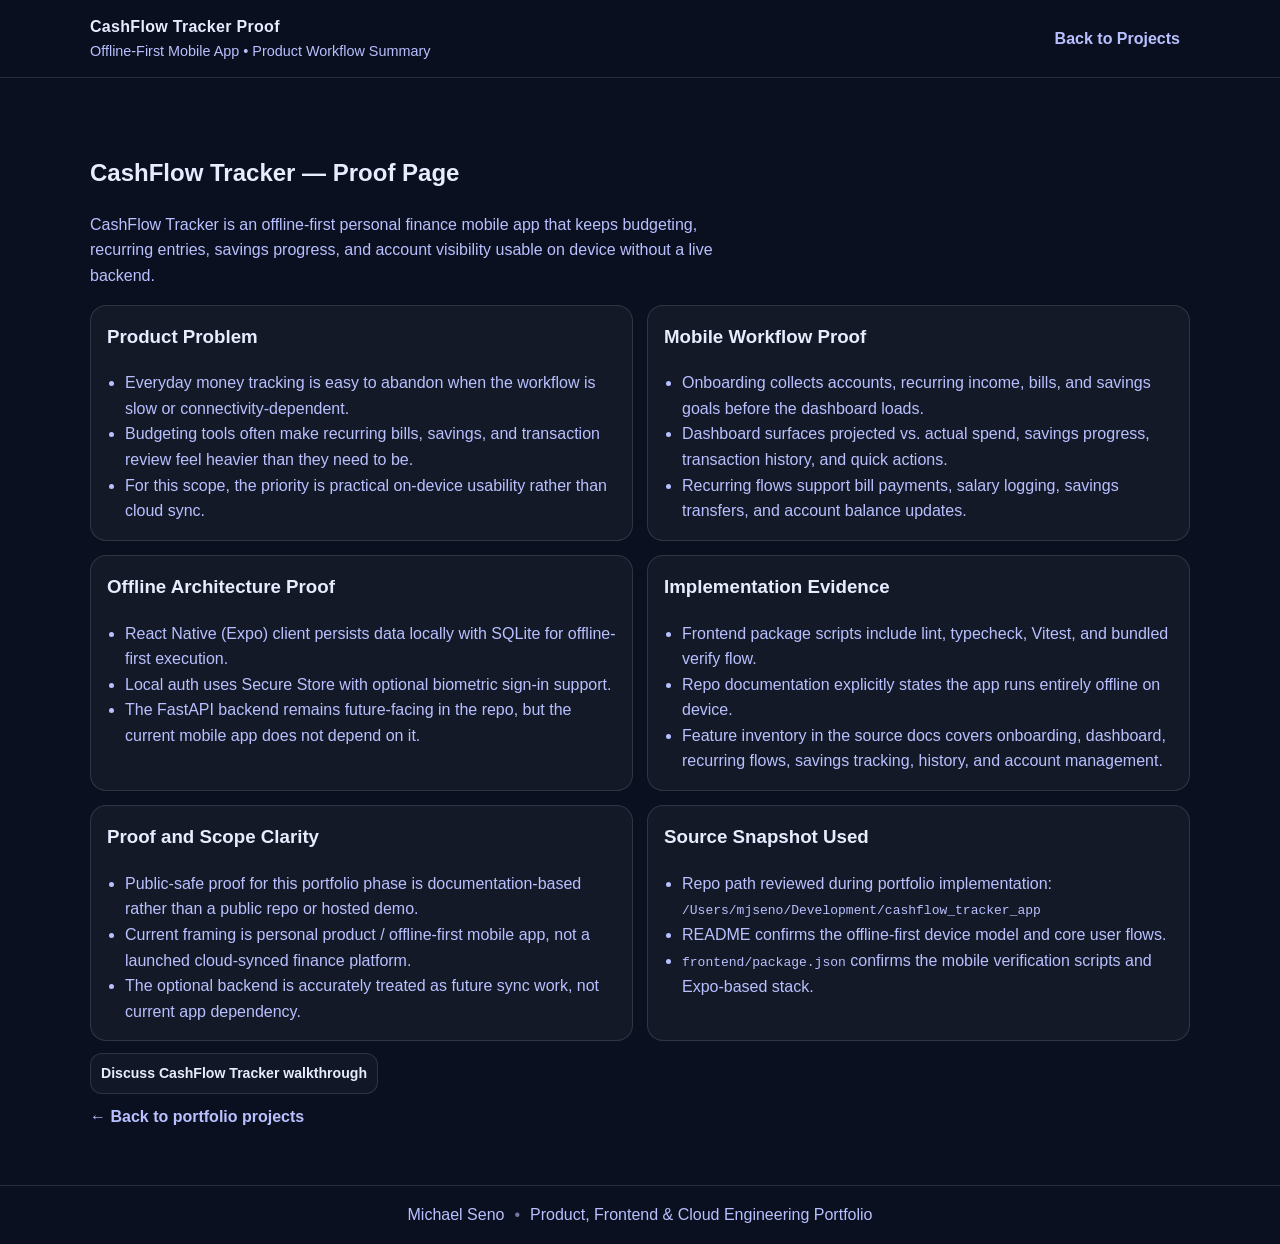
==== case-studies/cashflow-tracker.html @ f09c9f2f "Add project proof pages for QA blockers" ====
<!DOCTYPE html>
<html lang="en">
<head>
  <meta charset="UTF-8" />
  <meta name="viewport" content="width=device-width, initial-scale=1.0" />
  <meta name="description" content="CashFlow Tracker proof page: offline-first mobile budgeting workflow and on-device architecture summary." />
  <title>CashFlow Tracker Proof Page — Offline-First Mobile App</title>
  <link rel="stylesheet" href="../style.css" />
</head>
<body>
  <header class="topbar">
    <div class="container topbar__inner">
      <div class="brand">
        <div class="brand__name">CashFlow Tracker Proof</div>
        <div class="brand__tagline">Offline-First Mobile App • Product Workflow Summary</div>
      </div>
      <nav class="nav nav--open" style="position:static;display:flex;background:transparent;border:0;padding:0;width:auto;">
        <a href="../index.html#projects">Back to Projects</a>
      </nav>
    </div>
  </header>

  <section class="section">
    <div class="container">
      <h1>CashFlow Tracker — Proof Page</h1>
      <p class="lead">
        CashFlow Tracker is an offline-first personal finance mobile app that keeps budgeting,
        recurring entries, savings progress, and account visibility usable on device without a live backend.
      </p>

      <div class="case-grid">
        <article class="case-section">
          <h3>Product Problem</h3>
          <ul class="case-list">
            <li>Everyday money tracking is easy to abandon when the workflow is slow or connectivity-dependent.</li>
            <li>Budgeting tools often make recurring bills, savings, and transaction review feel heavier than they need to be.</li>
            <li>For this scope, the priority is practical on-device usability rather than cloud sync.</li>
          </ul>
        </article>

        <article class="case-section">
          <h3>Mobile Workflow Proof</h3>
          <ul class="case-list">
            <li>Onboarding collects accounts, recurring income, bills, and savings goals before the dashboard loads.</li>
            <li>Dashboard surfaces projected vs. actual spend, savings progress, transaction history, and quick actions.</li>
            <li>Recurring flows support bill payments, salary logging, savings transfers, and account balance updates.</li>
          </ul>
        </article>

        <article class="case-section">
          <h3>Offline Architecture Proof</h3>
          <ul class="case-list">
            <li>React Native (Expo) client persists data locally with SQLite for offline-first execution.</li>
            <li>Local auth uses Secure Store with optional biometric sign-in support.</li>
            <li>The FastAPI backend remains future-facing in the repo, but the current mobile app does not depend on it.</li>
          </ul>
        </article>

        <article class="case-section">
          <h3>Implementation Evidence</h3>
          <ul class="case-list">
            <li>Frontend package scripts include lint, typecheck, Vitest, and bundled verify flow.</li>
            <li>Repo documentation explicitly states the app runs entirely offline on device.</li>
            <li>Feature inventory in the source docs covers onboarding, dashboard, recurring flows, savings tracking, history, and account management.</li>
          </ul>
        </article>

        <article class="case-section">
          <h3>Proof and Scope Clarity</h3>
          <ul class="case-list">
            <li>Public-safe proof for this portfolio phase is documentation-based rather than a public repo or hosted demo.</li>
            <li>Current framing is personal product / offline-first mobile app, not a launched cloud-synced finance platform.</li>
            <li>The optional backend is accurately treated as future sync work, not current app dependency.</li>
          </ul>
        </article>

        <article class="case-section">
          <h3>Source Snapshot Used</h3>
          <ul class="case-list">
            <li>Repo path reviewed during portfolio implementation: <code>/Users/mjseno/Development/cashflow_tracker_app</code></li>
            <li>README confirms the offline-first device model and core user flows.</li>
            <li><code>frontend/package.json</code> confirms the mobile verification scripts and Expo-based stack.</li>
          </ul>
        </article>
      </div>

      <div class="evidence-row">
        <a class="link" href="../index.html#contact">Discuss CashFlow Tracker walkthrough</a>
      </div>

      <a class="back-link" href="../index.html#projects">← Back to portfolio projects</a>
    </div>
  </section>

  <footer class="footer">
    <div class="container footer__inner">
      <span>Michael Seno</span>
      <span class="footer__sep">•</span>
      <span>Product, Frontend & Cloud Engineering Portfolio</span>
    </div>
  </footer>
</body>
</html>
---- style.css ----
:root {
  --bg: #0b1020;
  --surface: #111935;
  --surface-2: #0f1730;
  --text: #e8ecff;
  --muted: #b8c0ff;
  --line: rgba(255,255,255,0.12);
  --accent: #7aa2ff;
  --accent-2: #70e1c8;
  --ok: #8ee3c4;
}

* { box-sizing: border-box; }

html, body {
  margin: 0;
  padding: 0;
  background: var(--bg);
  color: var(--text);
  font-family: -apple-system, BlinkMacSystemFont, "Segoe UI", Roboto, Arial, sans-serif;
  line-height: 1.6;
}

html {
  scroll-behavior: smooth;
}

a { color: inherit; }

.container {
  width: min(1100px, calc(100% - 40px));
  margin: 0 auto;
}

.section h2 {
  letter-spacing: 0.2px;
}

.topbar {
  position: sticky;
  top: 0;
  z-index: 10;
  background: rgba(11, 16, 32, 0.85);
  backdrop-filter: blur(10px);
  border-bottom: 1px solid var(--line);
}

.topbar__inner {
  display: flex;
  align-items: center;
  justify-content: space-between;
  gap: 16px;
  padding: 14px 0;
}

.brand__name {
  font-weight: 800;
  letter-spacing: 0.3px;
}

.brand__tagline {
  font-size: 0.9rem;
  color: var(--muted);
}

.nav {
  display: flex;
  gap: 16px;
  align-items: center;
}

.nav a {
  text-decoration: none;
  color: var(--muted);
  font-weight: 600;
  padding: 8px 10px;
  border-radius: 10px;
}

.nav a:hover {
  background: rgba(255,255,255,0.06);
  color: var(--text);
}

.nav a.is-active {
  background: rgba(122,162,255,0.15);
  color: var(--text);
  border: 1px solid rgba(122,162,255,0.22);
}

.nav a:focus-visible,
.btn:focus-visible,
.link:focus-visible,
.contact__value:focus-visible,
.nav-toggle:focus-visible {
  outline: 2px solid var(--accent-2);
  outline-offset: 2px;
}

.nav-toggle {
  display: none;
  border: 1px solid var(--line);
  background: rgba(255,255,255,0.04);
  color: var(--text);
  padding: 8px 12px;
  border-radius: 10px;
  cursor: pointer;
}

.hero {
  padding: 56px 0 28px;
  border-bottom: 1px solid var(--line);
}

.hero__inner {
  display: grid;
  grid-template-columns: 1.2fr 0.8fr;
  gap: 22px;
  align-items: start;
}

.hero h1 {
  margin: 0 0 10px;
  font-size: clamp(1.9rem, 2.8vw, 3rem);
  line-height: 1.15;
}

.hero__eyebrow {
  margin-bottom: 10px;
  color: var(--accent-2);
  font-size: 0.88rem;
  font-weight: 800;
  letter-spacing: 0.08em;
  text-transform: uppercase;
}

.hero p {
  margin: 0 0 18px;
  color: var(--muted);
  font-size: 1.05rem;
  max-width: 70ch;
}

.hero__cta {
  display: flex;
  gap: 12px;
  flex-wrap: wrap;
  margin-bottom: 16px;
}

.btn {
  display: inline-block;
  text-decoration: none;
  font-weight: 700;
  padding: 10px 14px;
  border-radius: 12px;
  border: 1px solid var(--line);
  transition: transform 0.15s ease, box-shadow 0.15s ease, background 0.15s ease;
}

.btn:hover {
  transform: translateY(-1px);
}

.btn--primary {
  background: linear-gradient(90deg, rgba(122,162,255,0.9), rgba(112,225,200,0.8));
  color: #081028;
  border: 0;
  box-shadow: 0 8px 20px rgba(122,162,255,0.2);
}

.btn--ghost {
  background: rgba(255,255,255,0.04);
  color: var(--text);
}

.hero__badges {
  display: flex;
  flex-wrap: wrap;
  gap: 10px;
}

.badge {
  font-size: 0.85rem;
  color: var(--muted);
  border: 1px solid var(--line);
  background: rgba(255,255,255,0.04);
  padding: 6px 10px;
  border-radius: 999px;
}

.panel {
  background: linear-gradient(180deg, rgba(17,25,53,0.9), rgba(15,23,48,0.9));
  border: 1px solid var(--line);
  border-radius: 18px;
  padding: 16px;
  box-shadow: 0 12px 30px rgba(0,0,0,0.15);
}

.panel__title {
  font-weight: 800;
  margin-bottom: 10px;
}

.panel__item {
  padding: 10px 0;
  border-top: 1px solid rgba(255,255,255,0.08);
}

.panel__item:first-of-type {
  border-top: 0;
}

.panel__itemTitle {
  font-weight: 800;
}

.panel__itemMeta {
  color: var(--accent-2);
  font-size: 0.78rem;
  font-weight: 800;
  letter-spacing: 0.05em;
  margin-bottom: 4px;
  text-transform: uppercase;
}

.panel__itemDesc {
  color: var(--muted);
  font-size: 0.95rem;
}

.section {
  padding: 56px 0;
}

.section--alt {
  background: rgba(255,255,255,0.03);
  border-top: 1px solid var(--line);
  border-bottom: 1px solid var(--line);
}

.section__header {
  margin-bottom: 14px;
}

h2 {
  margin: 0 0 10px;
  font-size: 1.55rem;
}

.lead {
  color: var(--muted);
  margin-top: 0;
  max-width: 70ch;
}

.grid {
  display: grid;
  grid-template-columns: repeat(3, 1fr);
  gap: 14px;
  margin-top: 16px;
}

.card {
  background: rgba(255,255,255,0.04);
  border: 1px solid var(--line);
  border-radius: 16px;
  padding: 16px;
  box-shadow: 0 8px 22px rgba(0,0,0,0.08);
}

.card h3 { margin-top: 0; }

.card ul {
  margin: 10px 0 0;
  padding-left: 18px;
  color: var(--muted);
}

.projects {
  display: grid;
  grid-template-columns: repeat(3, minmax(0, 1fr));
  gap: 18px;
  margin-top: 16px;
}

.project {
  display: flex;
  flex-direction: column;
  height: 100%;
  background: linear-gradient(180deg, rgba(17,25,53,0.9), rgba(15,23,48,0.92));
  border: 1px solid var(--line);
  border-radius: 20px;
  padding: 22px;
  box-shadow: 0 12px 28px rgba(0,0,0,0.14);
  transition: transform 0.15s ease, border-color 0.15s ease, box-shadow 0.15s ease;
}

.project:hover {
  transform: translateY(-3px);
  border-color: rgba(122,162,255,0.35);
  box-shadow: 0 18px 36px rgba(0,0,0,0.22);
}

.project__header {
  display: flex;
  flex-direction: column;
  gap: 10px;
}

.project__header h3 {
  margin: 0;
  font-size: 1.35rem;
}

.project__labels {
  display: flex;
  flex-wrap: wrap;
  gap: 10px;
}

.project__summary {
  color: var(--muted);
  margin: 14px 0 0;
  font-size: 0.98rem;
}

.pill {
  font-size: 0.85rem;
  color: #09122b;
  background: linear-gradient(90deg, rgba(122,162,255,0.9), rgba(112,225,200,0.8));
  padding: 6px 10px;
  border-radius: 999px;
  font-weight: 800;
}

.project__category {
  font-size: 0.82rem;
  color: var(--muted);
  border: 1px solid rgba(255,255,255,0.12);
  background: rgba(255,255,255,0.04);
  padding: 6px 10px;
  border-radius: 999px;
  font-weight: 700;
}

.project__cols {
  display: grid;
  grid-template-columns: 1fr 1fr;
  gap: 14px;
  margin-top: 18px;
  border-top: 1px solid rgba(255,255,255,0.08);
  padding-top: 16px;
}

.project__cols h4,
.project__highlights h4 {
  margin: 0 0 8px;
  font-size: 0.95rem;
}

.project__cols p {
  margin: 0;
  color: var(--muted);
}

.project__highlights {
  margin-top: 18px;
  padding-top: 16px;
  border-top: 1px solid rgba(122,162,255,0.18);
}

.project__highlights ul {
  margin: 0;
  padding-left: 18px;
  color: var(--muted);
}

.project__statusNote {
  margin-top: 18px;
  padding: 12px 14px;
  border: 1px solid rgba(112,225,200,0.18);
  background: rgba(112,225,200,0.06);
  border-radius: 16px;
  color: var(--text);
  font-size: 0.92rem;
}

.project__links {
  display: flex;
  gap: 12px;
  flex-wrap: wrap;
  margin-top: auto;
  padding-top: 18px;
}

.link {
  text-decoration: none;
  font-weight: 800;
  color: var(--text);
  padding: 8px 10px;
  border-radius: 12px;
  border: 1px solid rgba(255,255,255,0.12);
  background: rgba(255,255,255,0.03);
  transition: background 0.15s ease, border-color 0.15s ease;
}

.link:hover {
  background: rgba(255,255,255,0.08);
  border-color: rgba(122,162,255,0.35);
}

.btn:active,
.link:active,
.nav-toggle:active {
  transform: translateY(1px);
}

.contact {
  display: grid;
  grid-template-columns: repeat(3, 1fr);
  gap: 14px;
  margin-top: 14px;
}

.contact__banner {
  margin-top: 10px;
  margin-bottom: 14px;
  border: 1px solid rgba(122,162,255,0.28);
  background: rgba(122,162,255,0.08);
  border-radius: 14px;
  padding: 10px 12px;
  color: var(--muted);
}

.contact__ctaRow {
  display: flex;
  gap: 12px;
  flex-wrap: wrap;
  margin-top: 10px;
}

.contact__card {
  background: rgba(255,255,255,0.04);
  border: 1px solid var(--line);
  border-radius: 16px;
  padding: 16px;
}

.contact__label {
  color: var(--muted);
  font-weight: 700;
  margin-bottom: 6px;
}

.contact__value {
  text-decoration: none;
  font-weight: 900;
}

.footer {
  border-top: 1px solid var(--line);
  padding: 16px 0;
  color: var(--muted);
}

.footer__inner {
  display: flex;
  align-items: center;
  justify-content: center;
  gap: 10px;
}

.footer__sep { opacity: 0.6; }

.back-link {
  display: inline-block;
  margin-top: 10px;
  color: var(--muted);
  text-decoration: none;
  font-weight: 700;
}

.case-grid {
  display: grid;
  grid-template-columns: repeat(2, minmax(0, 1fr));
  gap: 14px;
  margin-top: 14px;
}

.engagement-grid {
  display: grid;
  grid-template-columns: repeat(2, minmax(0, 1fr));
  gap: 14px;
  margin-top: 14px;
}

.case-section {
  background: rgba(255,255,255,0.04);
  border: 1px solid var(--line);
  border-radius: 16px;
  padding: 16px;
}

.case-section h3 {
  margin-top: 0;
}

.case-list {
  margin: 0;
  padding-left: 18px;
  color: var(--muted);
}

.evidence-row {
  display: flex;
  gap: 10px;
  flex-wrap: wrap;
  margin-top: 12px;
}

.evidence-row .link {
  font-size: 0.88rem;
}

/* Responsive */
@media (max-width: 1023px) {
  .hero__inner { grid-template-columns: 1fr; }
  .projects { grid-template-columns: repeat(2, minmax(0, 1fr)); }
}

@media (max-width: 900px) {
  .grid { grid-template-columns: 1fr; }
  .contact { grid-template-columns: 1fr; }
  .case-grid { grid-template-columns: 1fr; }
  .engagement-grid { grid-template-columns: 1fr; }

  .nav-toggle { display: inline-block; }
  .nav {
    display: none;
    position: absolute;
    right: 20px;
    top: 64px;
    background: rgba(11,16,32,0.95);
    border: 1px solid var(--line);
    border-radius: 14px;
    padding: 10px;
    flex-direction: column;
    width: 200px;
    box-shadow: 0 14px 30px rgba(0,0,0,0.35);
  }
  .nav.nav--open { display: flex; }

  .contact__ctaRow .btn {
    width: 100%;
    text-align: center;
  }
}

@media (max-width: 639px) {
  .projects,
  .project__cols {
    grid-template-columns: 1fr;
  }
}
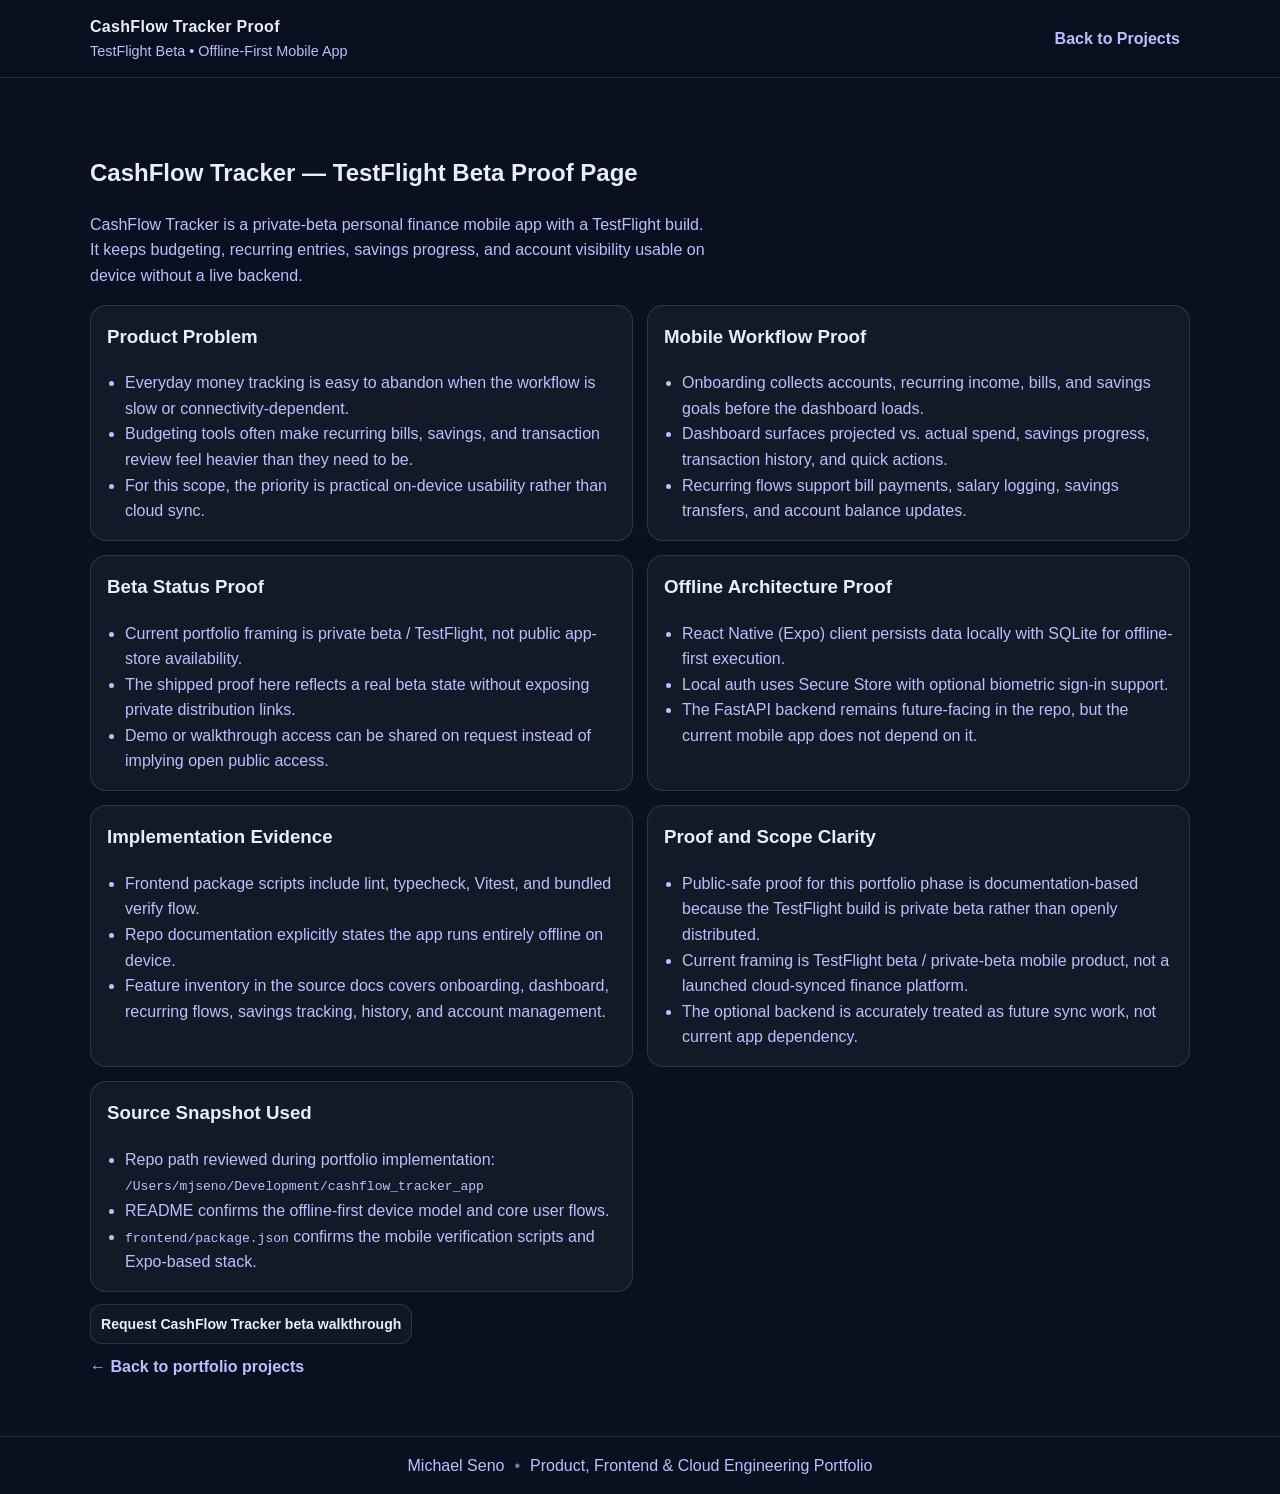
==== commit 302258d4: "Refine beta proof framing for portfolio projects" ====
--- a/case-studies/cashflow-tracker.html
+++ b/case-studies/cashflow-tracker.html
@@ -3,8 +3,8 @@
 <head>
   <meta charset="UTF-8" />
   <meta name="viewport" content="width=device-width, initial-scale=1.0" />
-  <meta name="description" content="CashFlow Tracker proof page: offline-first mobile budgeting workflow and on-device architecture summary." />
-  <title>CashFlow Tracker Proof Page — Offline-First Mobile App</title>
+  <meta name="description" content="CashFlow Tracker proof page: TestFlight beta framing, offline-first mobile budgeting workflow, and on-device architecture summary." />
+  <title>CashFlow Tracker Proof Page — TestFlight Beta</title>
   <link rel="stylesheet" href="../style.css" />
 </head>
 <body>
@@ -12,7 +12,7 @@
     <div class="container topbar__inner">
       <div class="brand">
         <div class="brand__name">CashFlow Tracker Proof</div>
-        <div class="brand__tagline">Offline-First Mobile App • Product Workflow Summary</div>
+        <div class="brand__tagline">TestFlight Beta • Offline-First Mobile App</div>
       </div>
       <nav class="nav nav--open" style="position:static;display:flex;background:transparent;border:0;padding:0;width:auto;">
         <a href="../index.html#projects">Back to Projects</a>
@@ -22,10 +22,10 @@
 
   <section class="section">
     <div class="container">
-      <h1>CashFlow Tracker — Proof Page</h1>
+      <h1>CashFlow Tracker — TestFlight Beta Proof Page</h1>
       <p class="lead">
-        CashFlow Tracker is an offline-first personal finance mobile app that keeps budgeting,
-        recurring entries, savings progress, and account visibility usable on device without a live backend.
+        CashFlow Tracker is a private-beta personal finance mobile app with a TestFlight build.
+        It keeps budgeting, recurring entries, savings progress, and account visibility usable on device without a live backend.
       </p>
 
       <div class="case-grid">
@@ -44,6 +44,15 @@
             <li>Onboarding collects accounts, recurring income, bills, and savings goals before the dashboard loads.</li>
             <li>Dashboard surfaces projected vs. actual spend, savings progress, transaction history, and quick actions.</li>
             <li>Recurring flows support bill payments, salary logging, savings transfers, and account balance updates.</li>
+          </ul>
+        </article>
+
+        <article class="case-section">
+          <h3>Beta Status Proof</h3>
+          <ul class="case-list">
+            <li>Current portfolio framing is private beta / TestFlight, not public app-store availability.</li>
+            <li>The shipped proof here reflects a real beta state without exposing private distribution links.</li>
+            <li>Demo or walkthrough access can be shared on request instead of implying open public access.</li>
           </ul>
         </article>
 
@@ -68,8 +77,8 @@
         <article class="case-section">
           <h3>Proof and Scope Clarity</h3>
           <ul class="case-list">
-            <li>Public-safe proof for this portfolio phase is documentation-based rather than a public repo or hosted demo.</li>
-            <li>Current framing is personal product / offline-first mobile app, not a launched cloud-synced finance platform.</li>
+            <li>Public-safe proof for this portfolio phase is documentation-based because the TestFlight build is private beta rather than openly distributed.</li>
+            <li>Current framing is TestFlight beta / private-beta mobile product, not a launched cloud-synced finance platform.</li>
             <li>The optional backend is accurately treated as future sync work, not current app dependency.</li>
           </ul>
         </article>
@@ -85,7 +94,7 @@
       </div>
 
       <div class="evidence-row">
-        <a class="link" href="../index.html#contact">Discuss CashFlow Tracker walkthrough</a>
+        <a class="link" href="../index.html#contact">Request CashFlow Tracker beta walkthrough</a>
       </div>
 
       <a class="back-link" href="../index.html#projects">← Back to portfolio projects</a>
